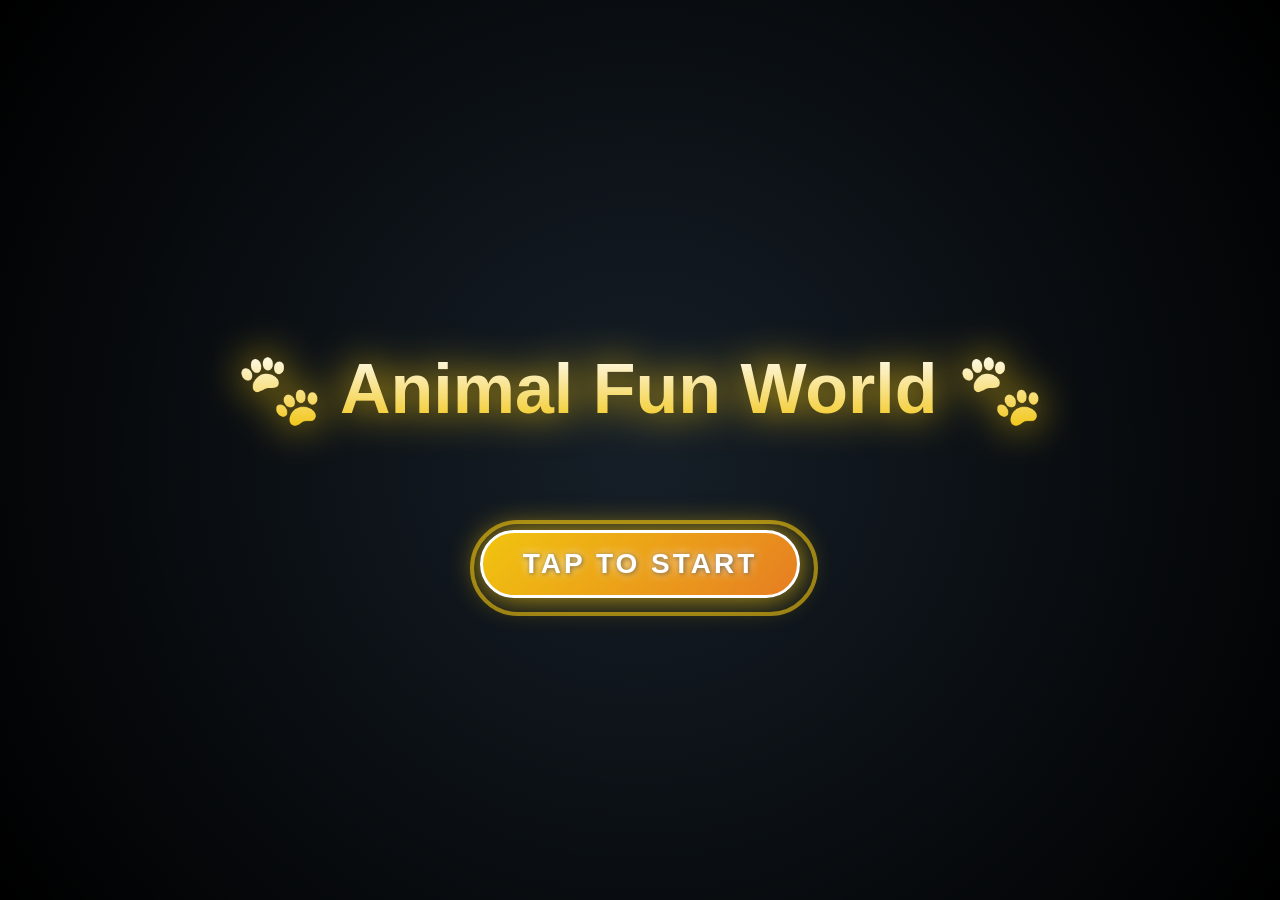
==== menu.html @ 47e64bd0 "website co" ====
<!DOCTYPE html>
<html lang="en">
<head>
<meta charset="UTF-8">
<meta name="viewport" content="width=device-width, initial-scale=1.0">
<title>Animal Fun World</title>
<link rel="stylesheet" href="menu.css">
</head>
<body>

<!-- ===== START SCREEN ===== -->
<!--
    display:none အစကတည်းက hidden ဖြစ်နေမယ်။
    JS IIFE က seenOverlay မရှိရင်သာ flex ပြပြန်မယ်။
    ဒါဆို Back to Menu နှိပ်တဲ့အခါ flash လုံးဝမဖြစ်တော့ဘူး။
-->
<div id="welcome-overlay" onclick="startEverything()" style="display: none;">
    <div class="stars"></div>
    <div class="twinkling"></div>
    <div class="overlay-content">
        <h1 class="game-title">🐾 Animal Fun World 🐾</h1>
        <div class="start-button-wrapper">
            <div class="start-button">
                <p class="start-text">TAP TO START</p>
            </div>
            <div class="start-pulse-ring"></div>
        </div>
    </div>
</div>

<!-- ===== MENU ===== -->
<div class="menu-container">
    <h1 class="title">🐾 Animal Fun World 🐾</h1>
    <p class="subtitle">Choose Your Game!</p>
    <div class="game-grid">
        <div class="game-card" onclick="goToBlitz()">
            <h2>🧩 Animal Blitz</h2>
            <p>Match 3 Puzzle Game</p>
        </div>
        <div class="game-card" onclick="goToMemory()">
            <h2>🧠 Animal Memory</h2>
            <p>Flip & Match Cards</p>
        </div>
        <div class="game-card" onclick="goToDash()">
            <h2>🏃 Animal Dash</h2>
            <p>Endless Runner Style</p>
        </div>
    </div>
    <div class="bottom-bar">
        <button onclick="toggleMusic()">🎵 Music Off</button>
        <button onclick="toggleTheme()">🌙 Theme</button>
    </div>
</div>



<script src="menu.js"></script>
</body>
</html>
---- menu.css ----
body {
    margin: 0;
    font-family: 'Segoe UI', sans-serif;
    background: linear-gradient(135deg, #ff9a9e, #fad0c4);
    display: flex; 
    justify-content: center;
    align-items: center;
    height: 100vh;
    transition: background 0.5s ease;
    overflow: hidden; /* Overlay ရှိနေတုန်း scroll မရအောင် */
}

/* =========================================
   STUNNING GAME WELCOME OVERLAY STYLES 
   ========================================= */
#welcome-overlay {
    position: fixed;
    top: 0; left: 0;
    width: 100%; height: 100%;
    /* Game theme နဲ့လိုက်တဲ့ အရောင်ရင့်ရင့် radial gradient */
    background: radial-gradient(circle, #2c3e50 0%, #000000 100%);
    display: flex;
    justify-content: center;
    align-items: center;
    z-index: 10000; /* အပေါ်ဆုံးမှာရှိနေစေရန် */
    cursor: pointer;
    overflow: hidden;
    transition: opacity 1s ease, visibility 1s ease; /* ပို smooth တဲ့ fading */
}

/* Background Animated Stars & Twinkling */
.stars, .twinkling {
  position:absolute;
  top:0; left:0; right:0; bottom:0;
  width:100%; height:100%;
  display:block;
}

.stars {
  background:#000 url('https://www.script-tutorials.com/demos/360/images/stars.png') repeat top center;
  z-index:0;
  opacity: 0.5;
}

.twinkling{
  background:transparent url('https://www.script-tutorials.com/demos/360/images/twinkling.png') repeat top center;
  z-index:1;
  animation:move-twink-back 200s linear infinite;
  opacity: 0.8;
}

@keyframes move-twink-back {
    from {background-position:0 0;}
    to {background-position:-10000px 5000px;}
}

/* Content Styles */
.overlay-content {
    position: relative;
    z-index: 10;
    text-align: center;
    color: white;
}

.game-title {
    font-size: 70px; /* ပိုကြီးအောင်လုပ်မယ် */
    font-weight: bold;
    margin-bottom: 60px;
    font-family: 'Comic Sans MS', cursive, sans-serif; /* Game look */
    background: linear-gradient(to bottom, #ffffff 0%, #f1c40f 100%);
    -webkit-background-clip: text;
    -webkit-text-fill-color: transparent;
    filter: drop-shadow(0 0 20px rgba(241, 196, 15, 1));
    animation: titleFloat 2.5s ease-in-out infinite alternate;
}

/* Professional Start Button Styles */
.start-button-wrapper {
    position: relative;
    display: inline-block;
    cursor: pointer;
    margin-top: 40px;
}

.start-button {
    background: linear-gradient(135deg, #f1c40f 0%, #e67e22 100%);
    border-radius: 50px;
    padding: 15px 40px;
    border: 3px solid white;
    box-shadow: 0 0 30px rgba(241, 196, 15, 0.8);
    transition: transform 0.2s ease, box-shadow 0.3s ease;
}

.start-button-wrapper:hover .start-button {
    transform: scale(1.1);
    box-shadow: 0 0 50px rgba(241, 196, 15, 1);
}

.start-text {
    font-size: 28px;
    font-weight: bold;
    letter-spacing: 3px;
    text-transform: uppercase;
    margin: 0;
    font-family: 'Segoe UI', sans-serif;
    color: white;
    text-shadow: 1px 1px 5px rgba(0,0,0,0.5);
    filter: drop-shadow(0 0 5px rgba(255,255,255,0.7));
}

/* Pulsing Outer Ring */
.start-pulse-ring {
    position: absolute;
    top: -10px; left: -10px;
    width: calc(100% + 20px); height: calc(100% + 20px);
    border-radius: 50px;
    border: 4px solid rgba(241, 196, 15, 0.6);
    animation: ringPulse 2s linear infinite;
    z-index: -1;
}

/* Animations */
@keyframes titleFloat {
    from { transform: translateY(0) rotate(-2deg); }
    to { transform: translateY(-25px) rotate(2deg); }
}

@keyframes ringPulse {
    0% { transform: scale(1); opacity: 1; }
    100% { transform: scale(1.3); opacity: 0; }
}

/* =========================================
   Existing Menu Styles (Restored)
   ========================================= */
body {
    margin: 0;
    font-family: 'Segoe UI', sans-serif;
    background: linear-gradient(135deg, #ff9a9e, #fad0c4);
    display: flex; 
    justify-content: center;
    align-items: center;
    height: 100vh;
    transition: background 0.5s ease;
    overflow: hidden; /* Overlay ရှိနေတုန်း scroll မရအောင် */
}

.menu-container { text-align: center; }

.title {
    font-size: 40px;
    color: white;
    margin-bottom: 10px;
    animation: pop 1s ease infinite alternate;
}

.subtitle { color: white; margin-bottom: 30px; }

.game-grid {
    display: grid;
    grid-template-columns: repeat(3, 200px);
    gap: 20px;
}

.game-card {
    background: white;
    border-radius: 15px;
    padding: 20px;
    cursor: pointer;
    transition: 0.3s;
    box-shadow: 0 8px 15px rgba(0,0,0,0.2);
}

.game-card:hover {
    transform: translateY(-10px) scale(1.05);
    background: #fff8dc;
}

.game-card h2 { margin: 10px 0; }
.bottom-bar { margin-top: 30px; }

button {
    padding: 10px 20px;
    border: none;
    border-radius: 20px;
    margin: 5px;
    cursor: pointer;
    background: white;
    transition: 0.3s;
}

button:hover { background: #ffe066; }

@keyframes pop {
    from { transform: scale(1); }
    to { transform: scale(1.1); }
}

body.dark-mode {
    background: linear-gradient(135deg, #2c3e50, #000000) !important;
}

body.dark-mode .title, body.dark-mode .subtitle { color: #ffffff; }

.menu-container { text-align: center; }

.title {
    font-size: 40px;
    color: white;
    margin-bottom: 10px;
    animation: pop 1s ease infinite alternate;
}

.subtitle { color: white; margin-bottom: 30px; }

.game-grid {
    display: grid;
    grid-template-columns: repeat(3, 200px);
    gap: 20px;
}

.game-card {
    background: white;
    border-radius: 15px;
    padding: 20px;
    cursor: pointer;
    transition: 0.3s;
    box-shadow: 0 8px 15px rgba(0,0,0,0.2);
}

.game-card:hover {
    transform: translateY(-10px) scale(1.05);
    background: #fff8dc;
}

.game-card h2 { margin: 10px 0; }
.bottom-bar { margin-top: 30px; }

button {
    padding: 10px 20px;
    border: none;
    border-radius: 20px;
    margin: 5px;
    cursor: pointer;
    background: white;
    transition: 0.3s;
}

@keyframes pop {
    from { transform: scale(1); }
    to { transform: scale(1.1); }
}

body.dark-mode {
    background: linear-gradient(135deg, #2c3e50, #000000) !important;
}

body.dark-mode .title, body.dark-mode .subtitle { color: #ffffff; }
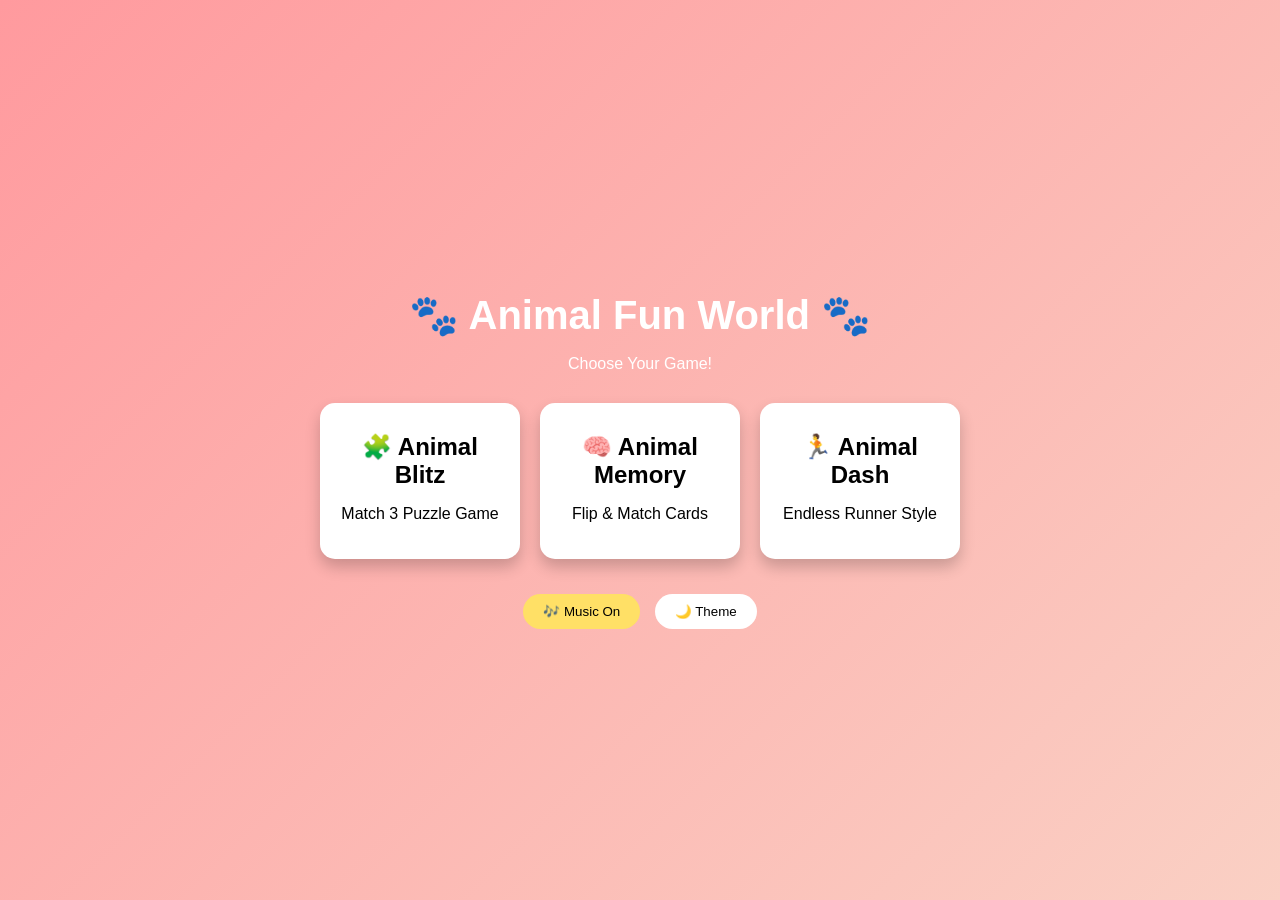
==== commit e4c18be2: "..ccc" ====
--- a/menu.html
+++ b/menu.html
@@ -8,25 +8,6 @@
 </head>
 <body>
 
-<!-- ===== START SCREEN ===== -->
-<!--
-    display:none အစကတည်းက hidden ဖြစ်နေမယ်။
-    JS IIFE က seenOverlay မရှိရင်သာ flex ပြပြန်မယ်။
-    ဒါဆို Back to Menu နှိပ်တဲ့အခါ flash လုံးဝမဖြစ်တော့ဘူး။
--->
-<div id="welcome-overlay" onclick="startEverything()" style="display: none;">
-    <div class="stars"></div>
-    <div class="twinkling"></div>
-    <div class="overlay-content">
-        <h1 class="game-title">🐾 Animal Fun World 🐾</h1>
-        <div class="start-button-wrapper">
-            <div class="start-button">
-                <p class="start-text">TAP TO START</p>
-            </div>
-            <div class="start-pulse-ring"></div>
-        </div>
-    </div>
-</div>
 
 <!-- ===== MENU ===== -->
 <div class="menu-container">
@@ -52,8 +33,6 @@
     </div>
 </div>
 
-
-
 <script src="menu.js"></script>
 </body>
 </html>
--- a/menu.css
+++ b/menu.css
@@ -10,125 +10,6 @@
     overflow: hidden; /* Overlay ရှိနေတုန်း scroll မရအောင် */
 }
 
-/* =========================================
-   STUNNING GAME WELCOME OVERLAY STYLES 
-   ========================================= */
-#welcome-overlay {
-    position: fixed;
-    top: 0; left: 0;
-    width: 100%; height: 100%;
-    /* Game theme နဲ့လိုက်တဲ့ အရောင်ရင့်ရင့် radial gradient */
-    background: radial-gradient(circle, #2c3e50 0%, #000000 100%);
-    display: flex;
-    justify-content: center;
-    align-items: center;
-    z-index: 10000; /* အပေါ်ဆုံးမှာရှိနေစေရန် */
-    cursor: pointer;
-    overflow: hidden;
-    transition: opacity 1s ease, visibility 1s ease; /* ပို smooth တဲ့ fading */
-}
-
-/* Background Animated Stars & Twinkling */
-.stars, .twinkling {
-  position:absolute;
-  top:0; left:0; right:0; bottom:0;
-  width:100%; height:100%;
-  display:block;
-}
-
-.stars {
-  background:#000 url('https://www.script-tutorials.com/demos/360/images/stars.png') repeat top center;
-  z-index:0;
-  opacity: 0.5;
-}
-
-.twinkling{
-  background:transparent url('https://www.script-tutorials.com/demos/360/images/twinkling.png') repeat top center;
-  z-index:1;
-  animation:move-twink-back 200s linear infinite;
-  opacity: 0.8;
-}
-
-@keyframes move-twink-back {
-    from {background-position:0 0;}
-    to {background-position:-10000px 5000px;}
-}
-
-/* Content Styles */
-.overlay-content {
-    position: relative;
-    z-index: 10;
-    text-align: center;
-    color: white;
-}
-
-.game-title {
-    font-size: 70px; /* ပိုကြီးအောင်လုပ်မယ် */
-    font-weight: bold;
-    margin-bottom: 60px;
-    font-family: 'Comic Sans MS', cursive, sans-serif; /* Game look */
-    background: linear-gradient(to bottom, #ffffff 0%, #f1c40f 100%);
-    -webkit-background-clip: text;
-    -webkit-text-fill-color: transparent;
-    filter: drop-shadow(0 0 20px rgba(241, 196, 15, 1));
-    animation: titleFloat 2.5s ease-in-out infinite alternate;
-}
-
-/* Professional Start Button Styles */
-.start-button-wrapper {
-    position: relative;
-    display: inline-block;
-    cursor: pointer;
-    margin-top: 40px;
-}
-
-.start-button {
-    background: linear-gradient(135deg, #f1c40f 0%, #e67e22 100%);
-    border-radius: 50px;
-    padding: 15px 40px;
-    border: 3px solid white;
-    box-shadow: 0 0 30px rgba(241, 196, 15, 0.8);
-    transition: transform 0.2s ease, box-shadow 0.3s ease;
-}
-
-.start-button-wrapper:hover .start-button {
-    transform: scale(1.1);
-    box-shadow: 0 0 50px rgba(241, 196, 15, 1);
-}
-
-.start-text {
-    font-size: 28px;
-    font-weight: bold;
-    letter-spacing: 3px;
-    text-transform: uppercase;
-    margin: 0;
-    font-family: 'Segoe UI', sans-serif;
-    color: white;
-    text-shadow: 1px 1px 5px rgba(0,0,0,0.5);
-    filter: drop-shadow(0 0 5px rgba(255,255,255,0.7));
-}
-
-/* Pulsing Outer Ring */
-.start-pulse-ring {
-    position: absolute;
-    top: -10px; left: -10px;
-    width: calc(100% + 20px); height: calc(100% + 20px);
-    border-radius: 50px;
-    border: 4px solid rgba(241, 196, 15, 0.6);
-    animation: ringPulse 2s linear infinite;
-    z-index: -1;
-}
-
-/* Animations */
-@keyframes titleFloat {
-    from { transform: translateY(0) rotate(-2deg); }
-    to { transform: translateY(-25px) rotate(2deg); }
-}
-
-@keyframes ringPulse {
-    0% { transform: scale(1); opacity: 1; }
-    100% { transform: scale(1.3); opacity: 0; }
-}
 
 /* =========================================
    Existing Menu Styles (Restored)
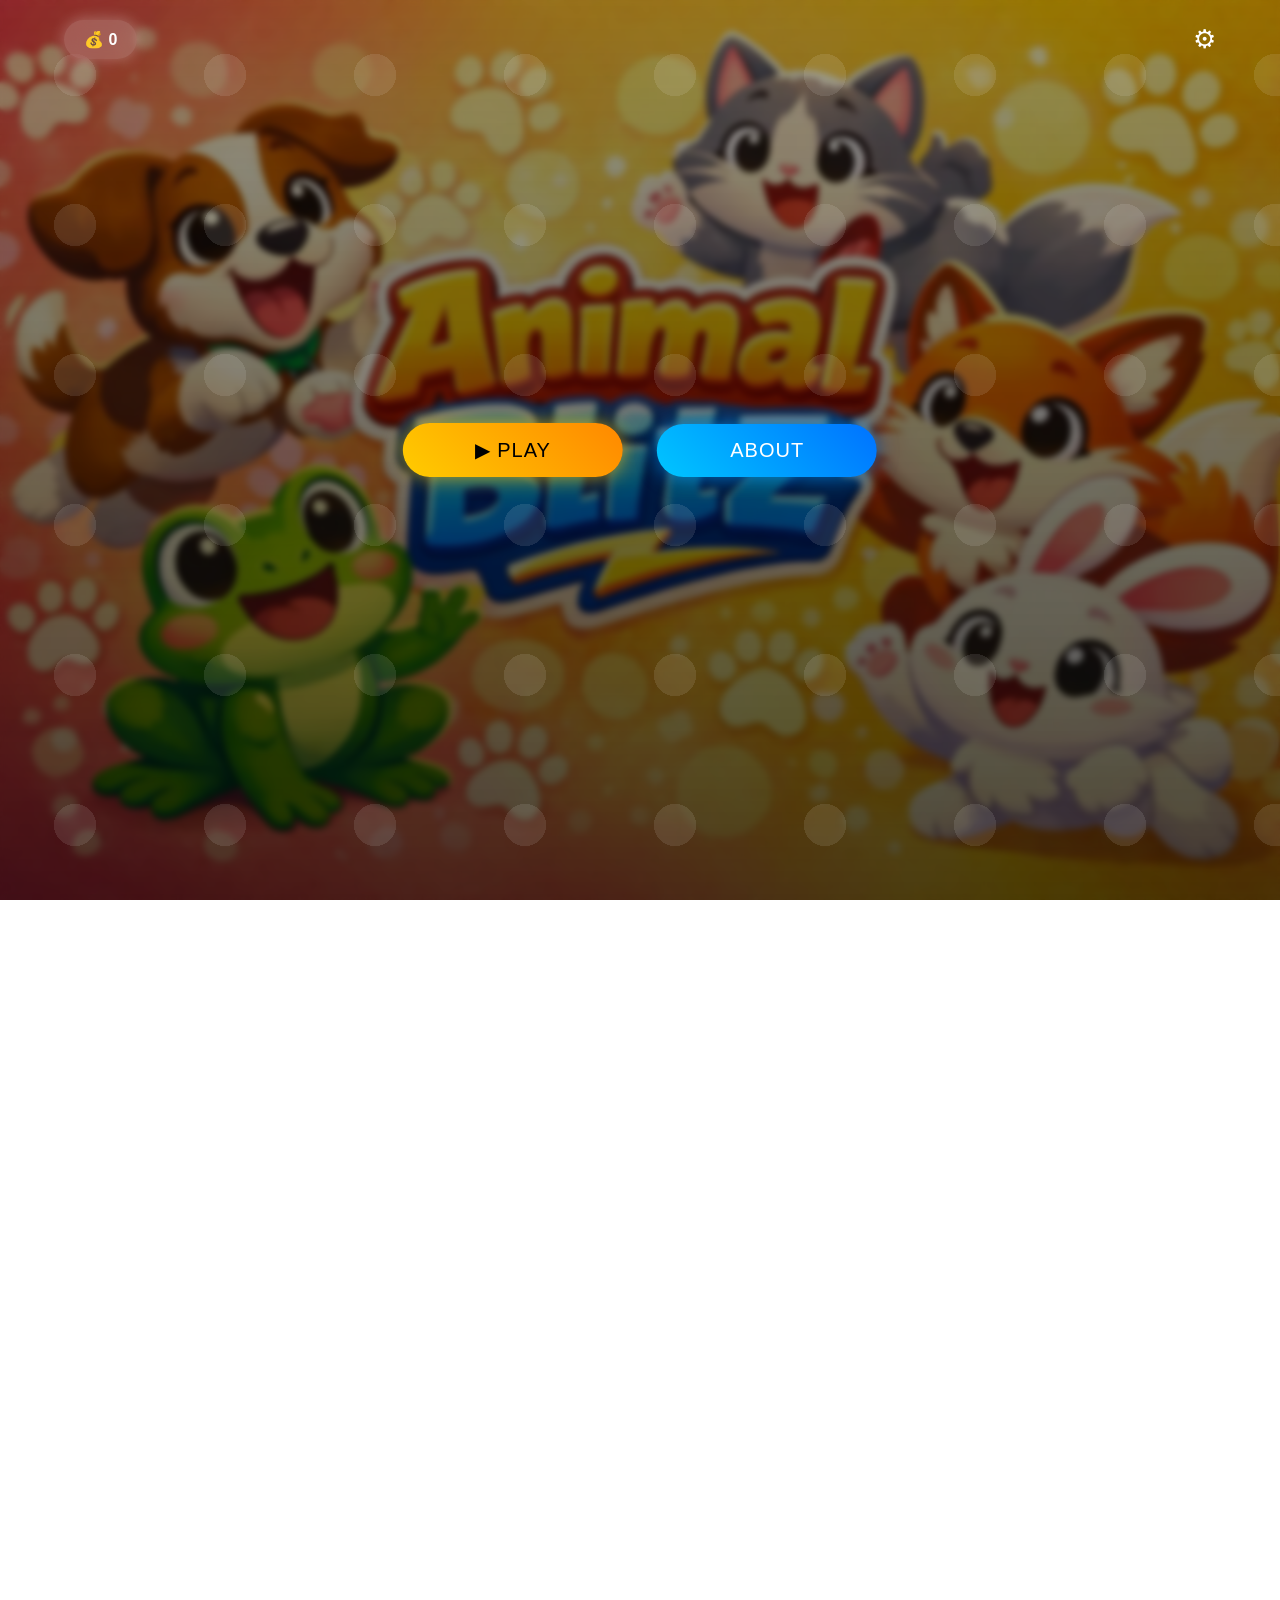
==== commit c9ece978: ",,,ccc" ====
--- a/menu.html
+++ b/menu.html
@@ -1,38 +1,62 @@
 <!DOCTYPE html>
 <html lang="en">
 <head>
-<meta charset="UTF-8">
-<meta name="viewport" content="width=device-width, initial-scale=1.0">
-<title>Animal Fun World</title>
-<link rel="stylesheet" href="menu.css">
+    <meta charset="UTF-8">
+    <meta name="viewport" content="width=device-width, initial-scale=1.0">
+    <title>Game</title>
+    <link rel="stylesheet" href="./animalmatch/style.css">
 </head>
 <body>
 
 
-<!-- ===== MENU ===== -->
-<div class="menu-container">
-    <h1 class="title">🐾 Animal Fun World 🐾</h1>
-    <p class="subtitle">Choose Your Game!</p>
-    <div class="game-grid">
-        <div class="game-card" onclick="goToBlitz()">
-            <h2>🧩 Animal Blitz</h2>
-            <p>Match 3 Puzzle Game</p>
+
+
+    <!-- Dark Overlay -->
+    <div class="overlay"></div>
+
+    <!-- Top Bar -->
+    <div class="top-bar">
+        <div class="money-box">💰 <span id="moneyValue">0</span></div>
+        <div class="settings-icon" onclick="toggleSettings(); playSound();">⚙</div>
+    </div>
+
+    <!-- Settings Panel -->
+    <div class="settings-panel" id="settingsPanel">
+        <h2><span class="icon"></span> GAME SETTINGS</h2>
+
+        <div class="settings-content">
+            <div class="setting-item">
+                <label for="musicToggle">
+                    <span class="item-icon"></span> BACKGROUND MUSIC
+                </label>
+                <input type="checkbox" id="musicToggle" checked onchange="handleMusic(); playSound();">
+            </div>
+            <div class="setting-item">
+                <label for="soundToggle">
+                    <span class="item-icon"></span> SOUND EFFECTS
+                </label>
+                <input type="checkbox" id="soundToggle" checked onchange="handleSFX();">
+            </div>
         </div>
-        <div class="game-card" onclick="goToMemory()">
-            <h2>🧠 Animal Memory</h2>
-            <p>Flip & Match Cards</p>
-        </div>
-        <div class="game-card" onclick="goToDash()">
-            <h2>🏃 Animal Dash</h2>
-            <p>Endless Runner Style</p>
+
+        <div class="divider"></div>
+
+        <div class="settings-buttons">
+            <!-- a tag ရဲ့ href ကို ဖယ်ပြီး onclick နဲ့ navTo function ကို သုံးမယ် -->
+            <button class="menu-back-btn" onclick="navTo('index.html')">BACK TO MENU</button>
+            <button onclick="toggleSettings(); playSound();" class="close-panel-btn">✕ CLOSE</button>
         </div>
     </div>
-    <div class="bottom-bar">
-        <button onclick="toggleMusic()">🎵 Music Off</button>
-        <button onclick="toggleTheme()">🌙 Theme</button>
+
+    <!-- Center Menu -->
+    <div class="menu">
+        <button class="play-btn" onclick="playSound(); setTimeout(() => window.location.href='./animalmatch/game.html', 200);">▶ PLAY</button>
+        <button class="about-btn" onclick="playSound(); setTimeout(() => window.location.href='../About/Blitzabout.html', 200);">ABOUT</button>
     </div>
-</div>
 
-<script src="menu.js"></script>
+    <audio id="bgMusic" loop src="../music/blitzback.mp3"></audio>
+    <audio id="clickSound" src="../music/blitz.wav"></audio>
+
+    <script src="./animalmatch/index.js"></script>
 </body>
 </html>
--- a/animalmatch/style.css
+++ b/animalmatch/style.css
@@ -0,0 +1,229 @@
+/* --- Basic Reset --- */
+* {
+    margin: 0;
+    padding: 0;
+    box-sizing: border-box;
+    font-family: 'Segoe UI', sans-serif;
+}
+
+body {
+    height: 100vh;
+    background: url("../animals/Background.jpg") no-repeat center center/cover;
+    overflow: hidden;
+}
+
+/* Dark cinematic overlay */
+.overlay {
+    position: absolute;
+    width: 100%;
+    height: 100%;
+    background: linear-gradient(to bottom, rgba(0, 0, 0, 0.4), rgba(0, 0, 0, 0.7));
+    backdrop-filter: blur(3px);
+}
+
+/* Top Bar */
+.top-bar {
+    position: absolute;
+    top: 20px;
+    width: 90%;
+    left: 50%;
+    transform: translateX(-50%);
+    display: flex;
+    justify-content: space-between;
+    align-items: center;
+    z-index: 5;
+}
+
+.money-box {
+    background: rgba(255, 255, 255, 0.2);
+    padding: 10px 20px;
+    border-radius: 30px;
+    color: #fff;
+    font-weight: bold;
+    backdrop-filter: blur(10px);
+    box-shadow: 0 0 15px rgba(255, 255, 255, 0.3);
+}
+
+.settings-icon {
+    font-size: 26px;
+    cursor: pointer;
+    color: white;
+    transition: 0.3s;
+}
+
+.settings-icon:hover {
+    transform: rotate(90deg);
+}
+
+/* --- Settings Panel Style --- */
+.settings-panel {
+    position: absolute;
+    top: 50%;
+    left: 50%;
+    transform: translate(-50%, -50%);
+    background: rgba(15, 15, 15, 0.95);
+    padding: 30px;
+    border-radius: 30px;
+    border: 2px solid rgba(255, 255, 255, 0.1);
+    backdrop-filter: blur(25px);
+    color: white;
+    width: 340px;
+    box-shadow: 0 25px 60px rgba(0, 0, 0, 0.8);
+    z-index: 1000;
+
+    /* အထဲက items တွေ အလယ်မှာ တန်းစီဖို့ */
+    display: none;
+    flex-direction: column;
+    align-items: center;
+}
+
+.settings-panel h2 {
+    font-size: 18px;
+    letter-spacing: 2px;
+    margin-bottom: 25px;
+    text-align: center;
+    color: #ffcc00;
+}
+
+.settings-content {
+    width: 100%;
+    margin-bottom: 5px;
+}
+
+.setting-item {
+    display: flex;
+    justify-content: space-between;
+    align-items: center;
+    width: 100%;
+    margin-bottom: 20px;
+    font-size: 13px;
+    font-weight: bold;
+}
+
+/* Custom Checkbox Design */
+.setting-item input[type="checkbox"] {
+    -webkit-appearance: none;
+    appearance: none;
+    width: 22px;
+    height: 22px;
+    background: rgba(255, 255, 255, 0.1);
+    border: 1px solid rgba(255, 255, 255, 0.3);
+    border-radius: 6px;
+    cursor: pointer;
+    position: relative;
+    transition: 0.3s;
+}
+
+.setting-item input[type="checkbox"]:checked {
+    background: #0072ff;
+    border-color: #0072ff;
+}
+
+.setting-item input[type="checkbox"]:checked::after {
+    content: '✔';
+    position: absolute;
+    top: 50%;
+    left: 50%;
+    transform: translate(-50%, -50%);
+    color: white;
+    font-size: 14px;
+}
+
+.divider {
+    width: 100%;
+    height: 1px;
+    background: rgba(255, 255, 255, 0.1);
+    margin: 10px 0 20px 0;
+}
+
+/* Panel ထဲက ခလုတ်တွေအတွက် သီးသန့် Style (Conflict မဖြစ်အောင်) */
+.settings-buttons {
+    width: 100%;
+    display: flex;
+    flex-direction: column;
+    gap: 10px;
+    /* ခလုတ်တစ်ခုနဲ့တစ်ခုကြား အကွာအဝေး */
+}
+
+/* Setting ထဲက ခလုတ်တွေ အလယ်တည့်တည့်ကျအောင် Override လုပ်ခြင်း */
+.settings-panel button {
+    width: 100% !important;
+    margin: 0 !important;
+    padding: 12px !important;
+    font-size: 14px !important;
+    border-radius: 12px !important;
+}
+
+.menu-back-btn {
+    background: linear-gradient(45deg, #00c6ff, #0072ff);
+    color: white;
+    font-weight: bold;
+    border: none;
+    cursor: pointer;
+    transition: 0.3s;
+    box-shadow: 0 5px 15px rgba(0, 114, 255, 0.3);
+}
+
+.close-panel-btn {
+    background: rgba(255, 255, 255, 0.05);
+    color: #999;
+    border: 1px solid rgba(255, 255, 255, 0.1);
+    cursor: pointer;
+}
+
+/* --- Main Menu (Play/About) Buttons --- */
+.menu {
+    position: absolute;
+    top: 50%;
+    left: 50%;
+    transform: translate(-50%, -50%);
+    text-align: center;
+    z-index: 5;
+}
+
+/* Main Menu ခလုတ်များအတွက် Style */
+.menu button {
+    width: 220px;
+    padding: 15px;
+    margin: 15px;
+    font-size: 20px;
+    border: none;
+    border-radius: 50px;
+    cursor: pointer;
+    transition: 0.3s;
+    letter-spacing: 1px;
+}
+
+.play-btn {
+    background: linear-gradient(45deg, #ffcc00, #ff8800);
+    color: black;
+    box-shadow: 0 0 20px rgba(255, 200, 0, 0.7);
+}
+
+.about-btn {
+    background: linear-gradient(45deg, #00c6ff, #0072ff);
+    color: white;
+    box-shadow: 0 0 20px rgba(0, 150, 255, 0.7);
+}
+
+/* Floating light animation */
+body::after {
+    content: "";
+    position: absolute;
+    width: 200%;
+    height: 200%;
+    background: radial-gradient(circle, rgba(255, 255, 255, 0.1) 20%, transparent 20%);
+    background-size: 150px 150px;
+    animation: moveLight 25s linear infinite;
+    pointer-events: none;
+}
+
+@keyframes moveLight {
+    from {
+        transform: translate(0, 0);
+    }
+    to {
+        transform: translate(-200px, -200px);
+    }
+}
+
